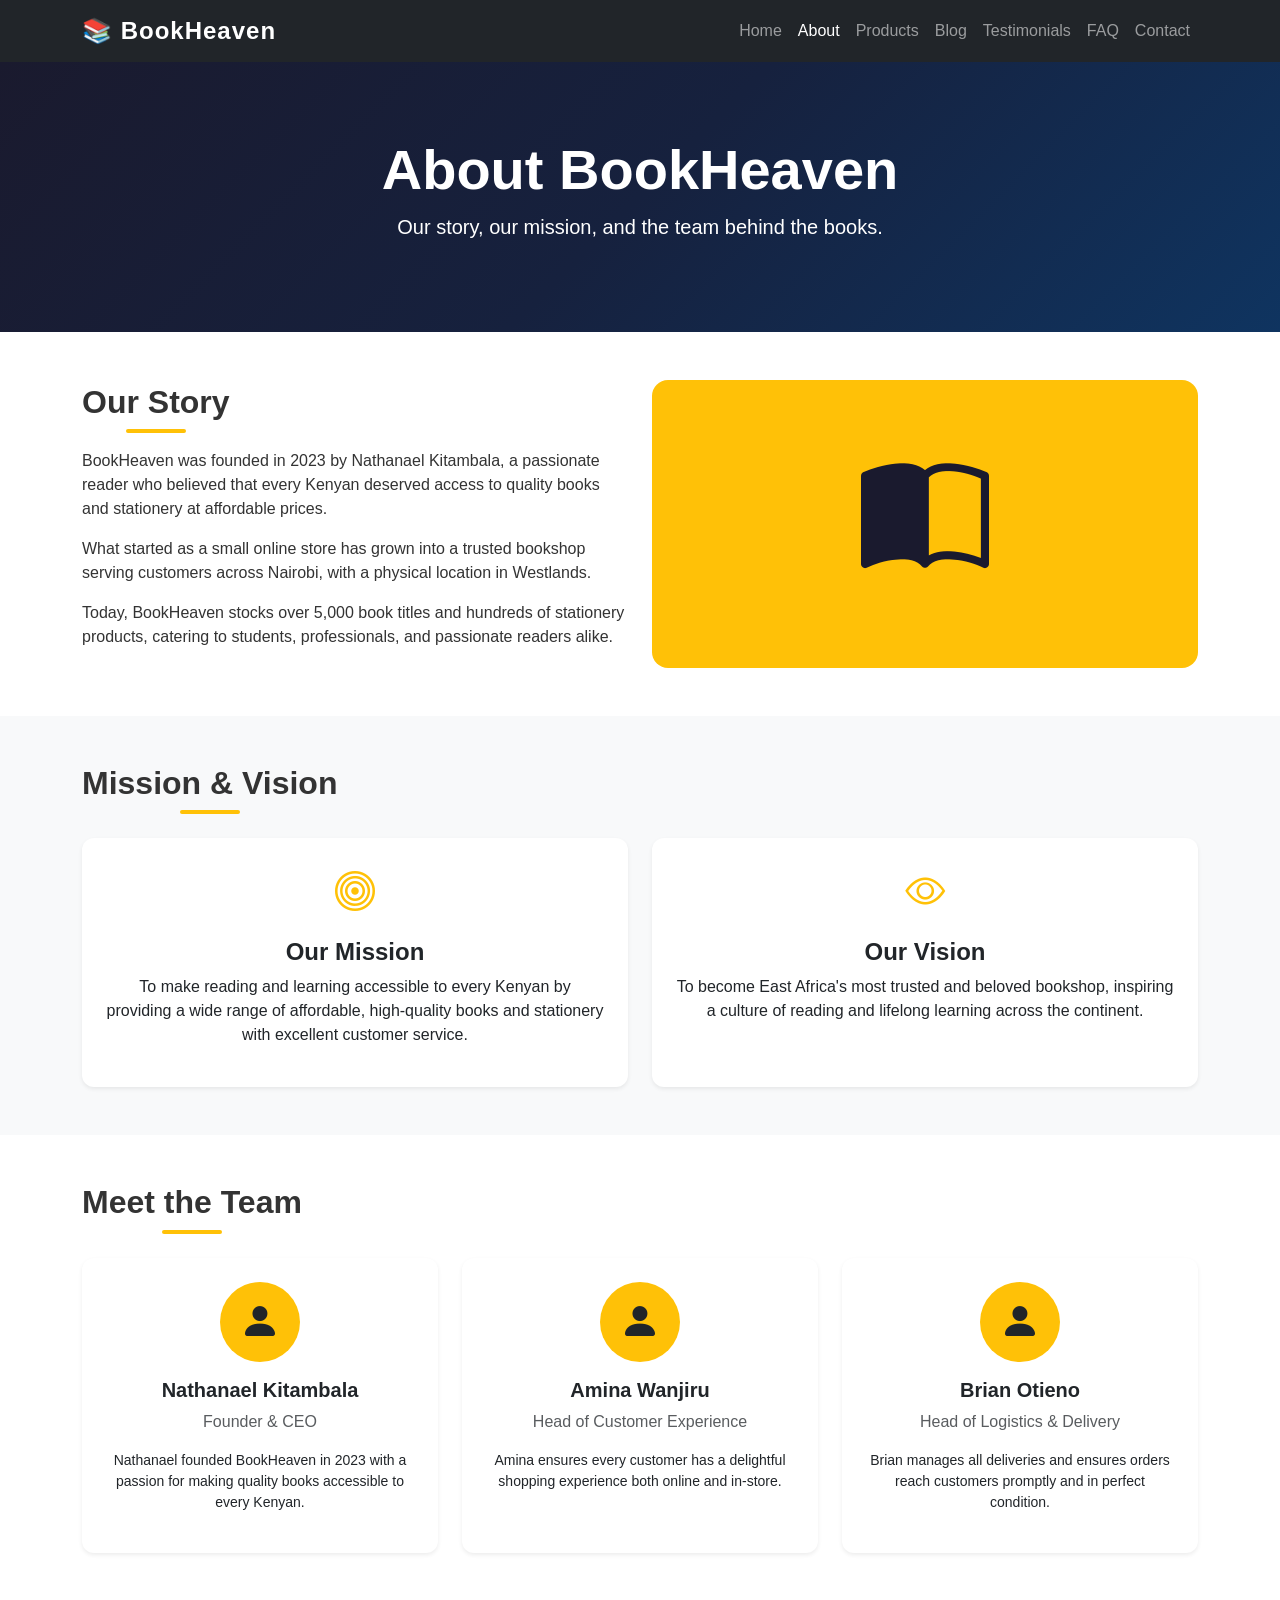
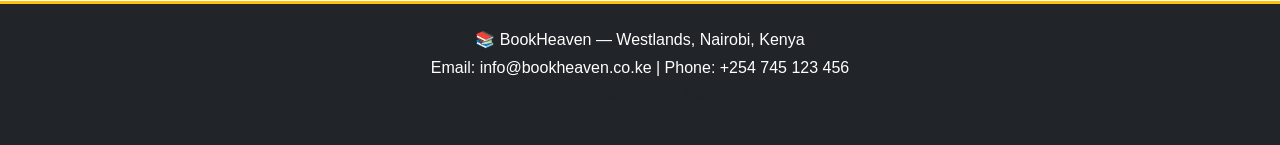
==== about.html @ 380454db "Add About page with story, mission, vision and team section" ====
<!DOCTYPE html>
<html lang="en">
<head>
    <meta charset="UTF-8">
    <meta name="viewport" content="width=device-width, initial-scale=1.0">
    <title>About Us</title>
    <link href="https://cdn.jsdelivr.net/npm/bootstrap@5.3.0/dist/css/bootstrap.min.css" rel="stylesheet" />
    <link href="https://cdn.jsdelivr.net/npm/bootstrap-icons@1.10.5/font/bootstrap-icons.css" rel="stylesheet" />
    <link rel="stylesheet" href="css/style.css" />
</head>
<body>
    
    <!-- NAVBAR -->
    <nav class="navbar navbar-expand-lg navbar-dark bg-dark sticky-top">
        <div class="container">
          <a class="navbar-brand fw-bold" href="index.html">📚 BookHeaven</a>
         <button class="navbar-toggler" title="Toggle navigation" type="button" data-bs-toggle="collapse" data-bs-target="#navMenu">
            <span class="navbar-toggler-icon"></span>
          </button>
          <div class="collapse navbar-collapse" id="navMenu">
            <ul class="navbar-nav ms-auto">
              <li class="nav-item"><a class="nav-link" href="index.html">Home</a></li>
              <li class="nav-item"><a class="nav-link active" href="about.html">About</a></li>
              <li class="nav-item"><a class="nav-link" href="products.html">Products</a></li>
              <li class="nav-item"><a class="nav-link" href="blog.html">Blog</a></li>
              <li class="nav-item"><a class="nav-link" href="testimonials.html">Testimonials</a></li>
              <li class="nav-item"><a class="nav-link" href="faq.html">FAQ</a></li>
              <li class="nav-item"><a class="nav-link" href="contact.html">Contact</a></li>
            </ul>
          </div>
        </div>
      </nav>
    <! --PAGE HEADER -->
    <section class="page-header text-white text-center py-5">
        <div class="container">
            <h1 class="display-4 fw-bold">About BookHeaven</h1>
            <p class="lead">Our story, our mission, and the team behind the books.</p>
        </div>
    </section>
    
    <!-- OUR STORY -->
  <section class="py-5">
    <div class="container">
      <div class="row align-items-center g-4">
        <div class="col-md-6">
          <h2 class="fw-bold mb-3">Our Story</h2>
          <p>BookHeaven was founded in 2023 by Nathanael Kitambala, a passionate reader who believed that every Kenyan deserved access to quality books and stationery at affordable prices.</p>
          <p>What started as a small online store has grown into a trusted bookshop serving customers across Nairobi, with a physical location in Westlands.</p>
          <p>Today, BookHeaven stocks over 5,000 book titles and hundreds of stationery products, catering to students, professionals, and passionate readers alike.</p>
        </div>
        <div class="col-md-6 text-center">
          <div class="bg-warning rounded-4 p-5">
            <i class="bi bi-book-half story-icon"></i>
          </div>
        </div>
      </div>
    </div>
  </section>
  
  <!-- MISSION & VISION -->
  <section class="py-5 bg-light">
    <div class="container">
      <h2 class="text-center fw-bold mb-4">Mission & Vision</h2>
      <div class="row g-4 text-center">
        <div class="col-md-6">
          <div class="card h-100 shadow-sm p-4">
            <i class="bi bi-bullseye fs-1 text-warning"></i>
            <h4 class="mt-3 fw-bold">Our Mission</h4>
            <p>To make reading and learning accessible to every Kenyan by providing a wide range of affordable, high-quality books and stationery with excellent customer service.</p>
          </div>
        </div>
        <div class="col-md-6">
          <div class="card h-100 shadow-sm p-4">
            <i class="bi bi-eye fs-1 text-warning"></i>
            <h4 class="mt-3 fw-bold">Our Vision</h4>
            <p>To become East Africa's most trusted and beloved bookshop, inspiring a culture of reading and lifelong learning across the continent.</p>
          </div>
        </div>
      </div>
    </div>
  </section>

  <!-- TEAM SECTION -->
  <section class="py-5">
    <div class="container">
      <h2 class="text-center fw-bold mb-4">Meet the Team</h2>
      <div class="row g-4 text-center">
        <div class="col-md-4">
          <div class="card h-100 shadow-sm p-4">
            <div class="bg-warning rounded-circle mx-auto mb-3 d-flex align-items-center justify-content-center" style="width:80px;height:80px;">
              <i class="bi bi-person-fill fs-1 text-dark"></i>
            </div>
            <h5 class="fw-bold">Nathanael Kitambala</h5>
            <p class="text-muted">Founder & CEO</p>
            <p class="small">Nathanael founded BookHeaven in 2023 with a passion for making quality books accessible to every Kenyan.</p>
          </div>
        </div>
        <div class="col-md-4">
          <div class="card h-100 shadow-sm p-4">
            <div class="bg-warning rounded-circle mx-auto mb-3 d-flex align-items-center justify-content-center" style="width:80px;height:80px;">
              <i class="bi bi-person-fill fs-1 text-dark"></i>
            </div>
            <h5 class="fw-bold">Amina Wanjiru</h5>
            <p class="text-muted">Head of Customer Experience</p>
            <p class="small">Amina ensures every customer has a delightful shopping experience both online and in-store.</p>
          </div>
        </div>
        <div class="col-md-4">
          <div class="card h-100 shadow-sm p-4">
            <div class="bg-warning rounded-circle mx-auto mb-3 d-flex align-items-center justify-content-center" style="width:80px;height:80px;">
              <i class="bi bi-person-fill fs-1 text-dark"></i>
            </div>
            <h5 class="fw-bold">Brian Otieno</h5>
            <p class="text-muted">Head of Logistics & Delivery</p>
            <p class="small">Brian manages all deliveries and ensures orders reach customers promptly and in perfect condition.</p>
          </div>
        </div>
      </div>
    </div>
  </section>

<!-- FOOTER -->
  <footer class="bg-dark text-white py-4">
    <div class="container text-center">
      <p class="mb-1">📚 BookHeaven — Westlands, Nairobi, Kenya</p>
      <p class="mb-1">Email: info@bookheaven.co.ke | Phone: +254 745 123 456</p>
      <p class="small text-muted">© 2026 BookHeaven. All rights reserved.</p>
    </div>
  </footer>

  <script src="https://cdn.jsdelivr.net/npm/bootstrap@5.3.0/dist/js/bootstrap.bundle.min.js"></script>
  <script src="js/main.js"></script>
</body>
</html>
---- css/style.css ----
/* ===== GLOBAL STYLES ===== */
* {
  margin: 0;
  padding: 0;
  box-sizing: border-box;
}

body {
  font-family: 'Segoe UI', Tahoma, Geneva, Verdana, sans-serif;
  color: #333;
}

/* ===== HERO SECTION ===== */
.hero-section {
  background: linear-gradient(135deg, #1a1a2e 0%, #16213e 50%, #0f3460 100%);
  min-height: 90vh;
  padding: 80px 0;
}

/* ===== NAVBAR ===== */
.navbar-brand {
  font-size: 1.5rem;
  letter-spacing: 1px;
}

.nav-link:hover {
  color: #ffc107 !important;
  transition: color 0.3s ease;
}

/* ===== CARDS ===== */
.card {
  border: none;
  border-radius: 12px;
  transition: transform 0.3s ease, box-shadow 0.3s ease;
}

.card:hover {
  transform: translateY(-5px);
  box-shadow: 0 8px 25px rgba(0, 0, 0, 0.15) !important;
}

/* ===== BUTTONS ===== */
.btn-warning {
  background-color: #ffc107;
  border: none;
  color: #1a1a2e;
  font-weight: 600;
}

.btn-warning:hover {
  background-color: #e0a800;
  color: #1a1a2e;
}

/* ===== FOOTER ===== */
footer {
  border-top: 3px solid #ffc107;
}

/* ===== SECTION TITLES ===== */
h2 {
  position: relative;
  display: inline-block;
}

section h2::after {
  content: '';
  display: block;
  width: 60px;
  height: 4px;
  background-color: #ffc107;
  margin: 8px auto 0;
  border-radius: 2px;
}

/* ===== RESPONSIVE ===== */
@media (max-width: 768px) {
  .hero-section {
    padding: 60px 0;
  }

  .card {
    margin-bottom: 30px;
  }
}

/* ===== ABOUT PAGE ===== */
.page-header {
  background: linear-gradient(135deg, #1a1a2e 0%, #16213e 50%, #0f3460 100%);
  min-height: 30vh;
  display: flex;
  align-items: center;
}

.story-icon {
  font-size: 8rem;
  color: #1a1a2e;
}
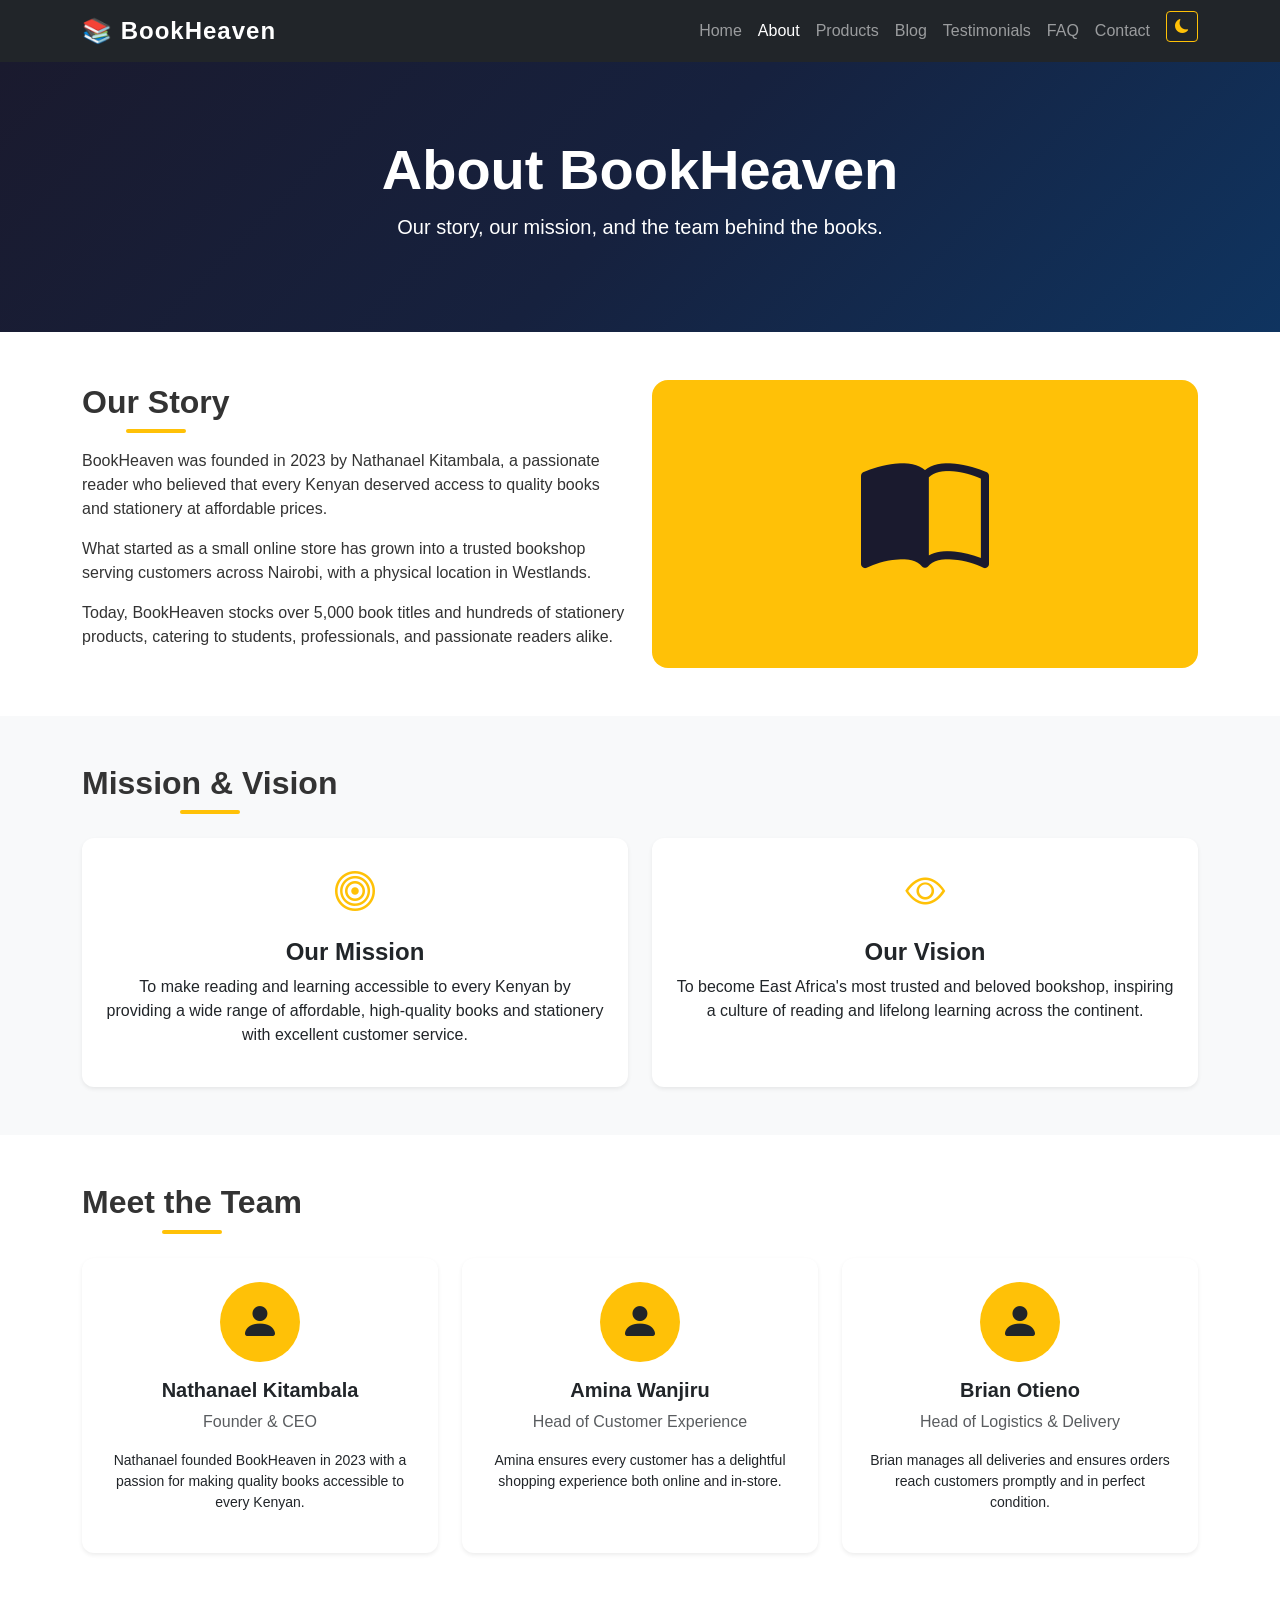
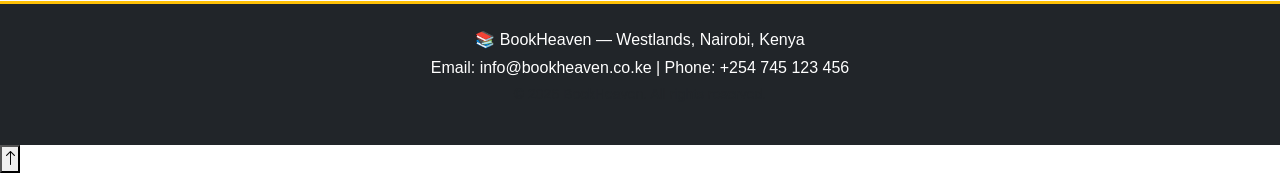
==== commit 1fe92dda: "Add back to top button to all pages" ====
--- a/about.html
+++ b/about.html
@@ -26,6 +26,11 @@
               <li class="nav-item"><a class="nav-link" href="testimonials.html">Testimonials</a></li>
               <li class="nav-item"><a class="nav-link" href="faq.html">FAQ</a></li>
               <li class="nav-item"><a class="nav-link" href="contact.html">Contact</a></li>
+              <li class="nav-item ms-2">
+              <button class="btn btn-outline-warning btn-sm" id="darkModeToggle" title="Toggle dark mode" onclick="toggleDarkMode()">
+              <i class="bi bi-moon-fill" id="darkModeIcon"></i>
+              </button>
+              </li>
             </ul>
           </div>
         </div>
@@ -87,7 +92,7 @@
       <div class="row g-4 text-center">
         <div class="col-md-4">
           <div class="card h-100 shadow-sm p-4">
-            <div class="bg-warning rounded-circle mx-auto mb-3 d-flex align-items-center justify-content-center" style="width:80px;height:80px;">
+            <div class="bg-warning rounded-circle mx-auto mb-3 d-flex align-items-center justify-content-center team-avatar">
               <i class="bi bi-person-fill fs-1 text-dark"></i>
             </div>
             <h5 class="fw-bold">Nathanael Kitambala</h5>
@@ -97,7 +102,7 @@
         </div>
         <div class="col-md-4">
           <div class="card h-100 shadow-sm p-4">
-            <div class="bg-warning rounded-circle mx-auto mb-3 d-flex align-items-center justify-content-center" style="width:80px;height:80px;">
+            <div class="bg-warning rounded-circle mx-auto mb-3 d-flex align-items-center justify-content-center team-avatar">
               <i class="bi bi-person-fill fs-1 text-dark"></i>
             </div>
             <h5 class="fw-bold">Amina Wanjiru</h5>
@@ -107,7 +112,7 @@
         </div>
         <div class="col-md-4">
           <div class="card h-100 shadow-sm p-4">
-            <div class="bg-warning rounded-circle mx-auto mb-3 d-flex align-items-center justify-content-center" style="width:80px;height:80px;">
+            <div class="bg-warning rounded-circle mx-auto mb-3 d-flex align-items-center justify-content-center team-avatar">
               <i class="bi bi-person-fill fs-1 text-dark"></i>
             </div>
             <h5 class="fw-bold">Brian Otieno</h5>
@@ -128,7 +133,11 @@
     </div>
   </footer>
 
-  <script src="https://cdn.jsdelivr.net/npm/bootstrap@5.3.0/dist/js/bootstrap.bundle.min.js"></script>
-  <script src="js/main.js"></script>
+  <!-- BACK TO TOP BUTTON -->
+  <button id="backToTop" onclick="scrollToTop()" title="Back to top">
+    <i class="bi bi-arrow-up"></i>
+  </button>
+<script src="https://cdn.jsdelivr.net/npm/bootstrap@5.3.0/dist/js/bootstrap.bundle.min.js"></script>
+<script src="js/main.js"></script>
 </body>
 </html>
--- a/css/style.css
+++ b/css/style.css
@@ -96,4 +96,65 @@
 .story-icon {
   font-size: 8rem;
   color: #1a1a2e;
+}
+
+/* ===== TEAM SECTION ===== */
+.team-avatar {
+  width: 80px;
+  height: 80px;
+}
+
+/* ===== PRODUCT DETAIL PAGE ===== */
+.product-icon {
+  font-size: 10rem;
+  color: #1a1a2e;
+}
+
+/* ===== DARK MODE ===== */
+body.dark-mode {
+  background-color: #121212;
+  color: #e0e0e0;
+}
+
+body.dark-mode .navbar {
+  background-color: #1f1f1f !important;
+}
+
+body.dark-mode .card {
+  background-color: #1e1e1e;
+  border-color: #333;
+  color: #e0e0e0;
+}
+
+body.dark-mode .bg-light {
+  background-color: #1a1a1a !important;
+}
+
+body.dark-mode footer {
+  background-color: #0a0a0a !important;
+}
+
+body.dark-mode .text-muted {
+  color: #aaaaaa !important;
+}
+
+body.dark-mode .accordion-item {
+  background-color: #1e1e1e;
+  border-color: #333;
+  color: #e0e0e0;
+}
+
+body.dark-mode .accordion-button {
+  background-color: #2a2a2a;
+  color: #e0e0e0;
+}
+
+body.dark-mode .table {
+  color: #e0e0e0;
+}
+
+body.dark-mode .form-control {
+  background-color: #2a2a2a;
+  border-color: #444;
+  color: #e0e0e0;
 }
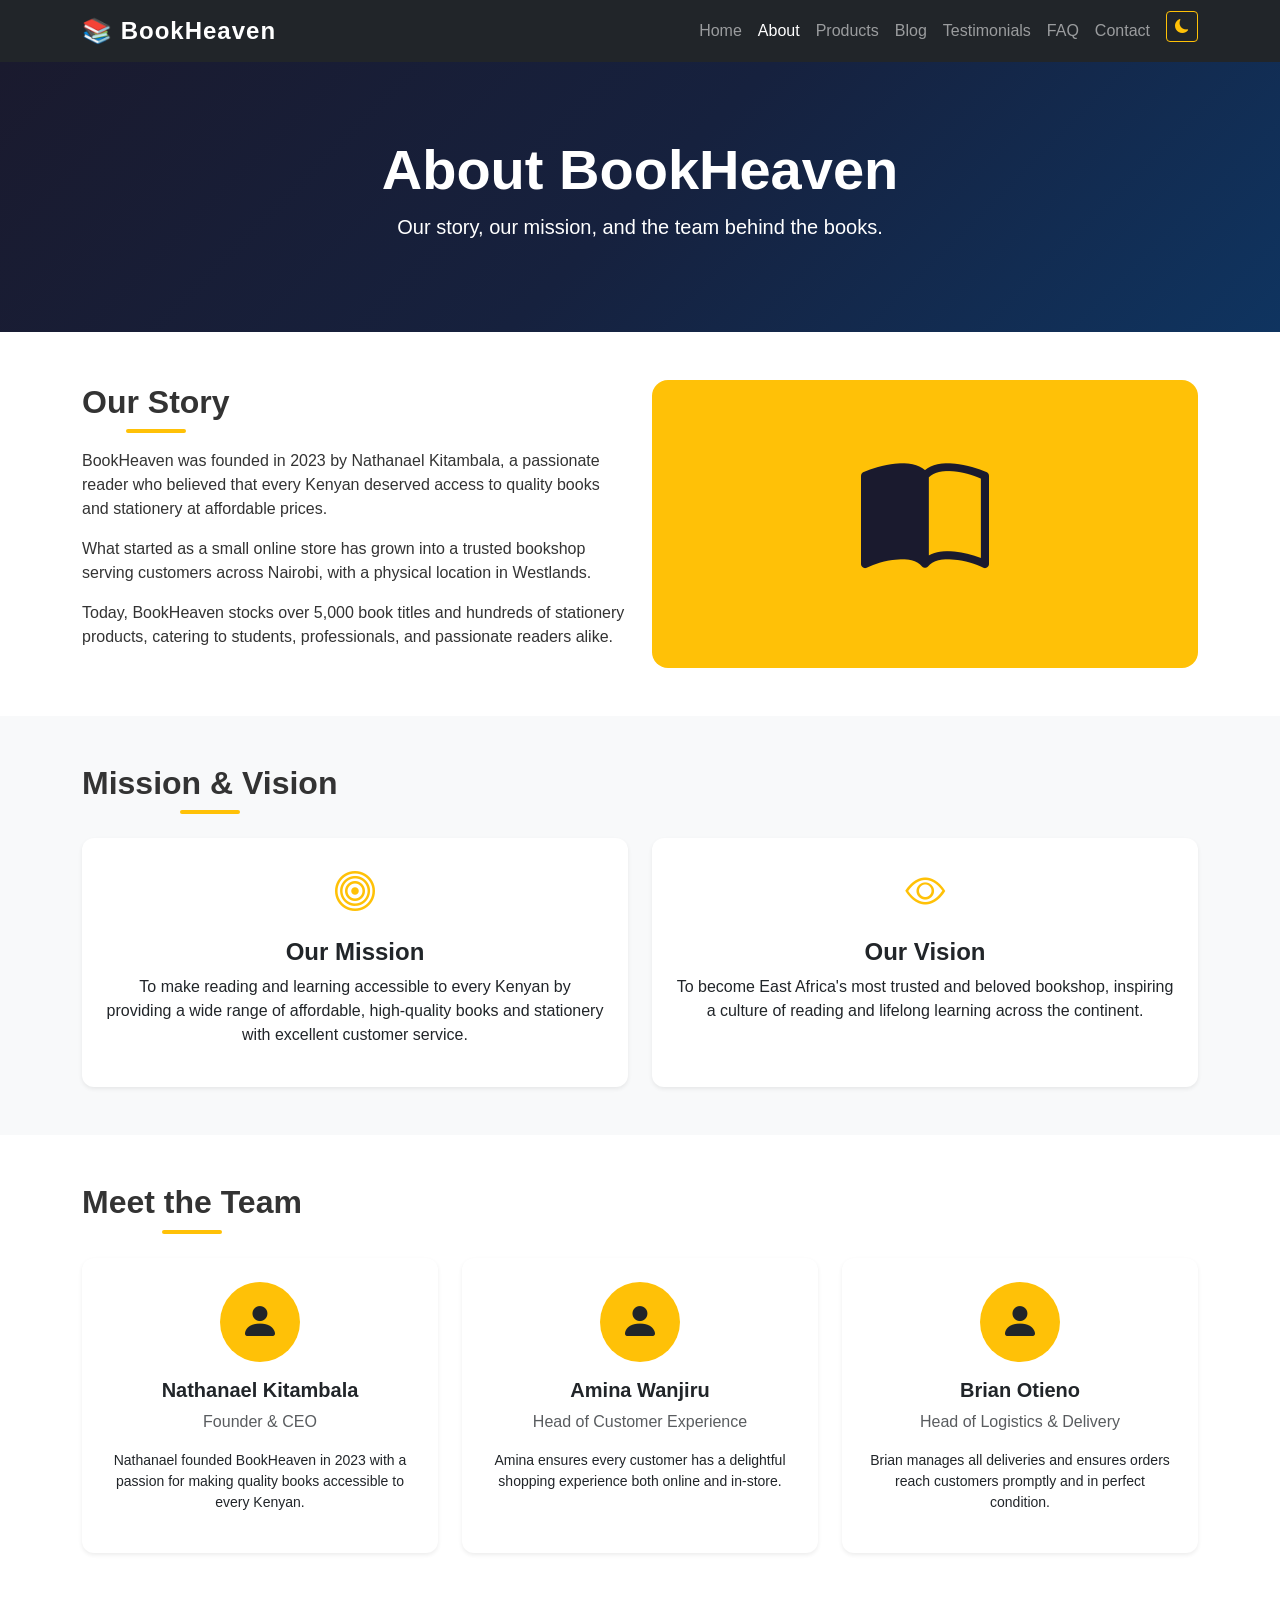
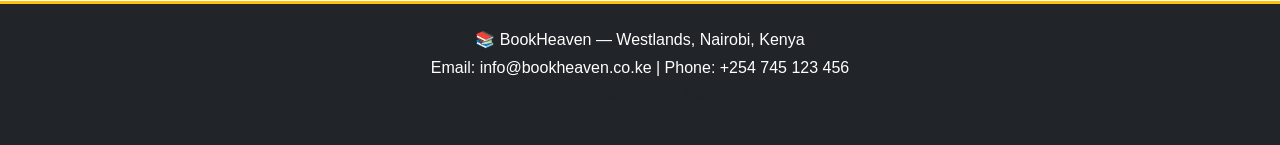
==== commit 6f4dd21a: "Add BookHeaven favicon to all pages" ====
--- a/about.html
+++ b/about.html
@@ -6,7 +6,8 @@
     <title>About Us</title>
     <link href="https://cdn.jsdelivr.net/npm/bootstrap@5.3.0/dist/css/bootstrap.min.css" rel="stylesheet" />
     <link href="https://cdn.jsdelivr.net/npm/bootstrap-icons@1.10.5/font/bootstrap-icons.css" rel="stylesheet" />
-    <link rel="stylesheet" href="css/style.css" />
+    <link rel="icon" href="data:image/svg+xml,<svg xmlns='http://www.w3.org/2000/svg' viewBox='0 0 100 100'><text y='.9em' font-size='90'>📚</text></svg>" />
+  <link rel="stylesheet" href="css/style.css" />
 </head>
 <body>
     
--- a/css/style.css
+++ b/css/style.css
@@ -157,4 +157,39 @@
   background-color: #2a2a2a;
   border-color: #444;
   color: #e0e0e0;
-}+}
+
+/* ===== BOOK COVERS ===== */
+.book-cover {
+  height: 150px;
+  object-fit: cover;
+}
+
+/* ===== PRODUCT DETAIL COVER ===== */
+.book-cover-large {
+  height: 300px;
+  object-fit: cover;
+}
+
+/* ===== BACK TO TOP BUTTON ===== */
+#backToTop {
+  display: none;
+  position: fixed;
+  bottom: 30px;
+  right: 30px;
+  z-index: 999;
+  background-color: #ffc107;
+  color: #1a1a2e;
+  border: none;
+  border-radius: 50%;
+  width: 45px;
+  height: 45px;
+  font-size: 1.2rem;
+  cursor: pointer;
+  box-shadow: 0 4px 10px rgba(0, 0, 0, 0.3);
+  transition: background-color 0.3s ease;
+}
+
+#backToTop:hover {
+  background-color: #e0a800;
+}
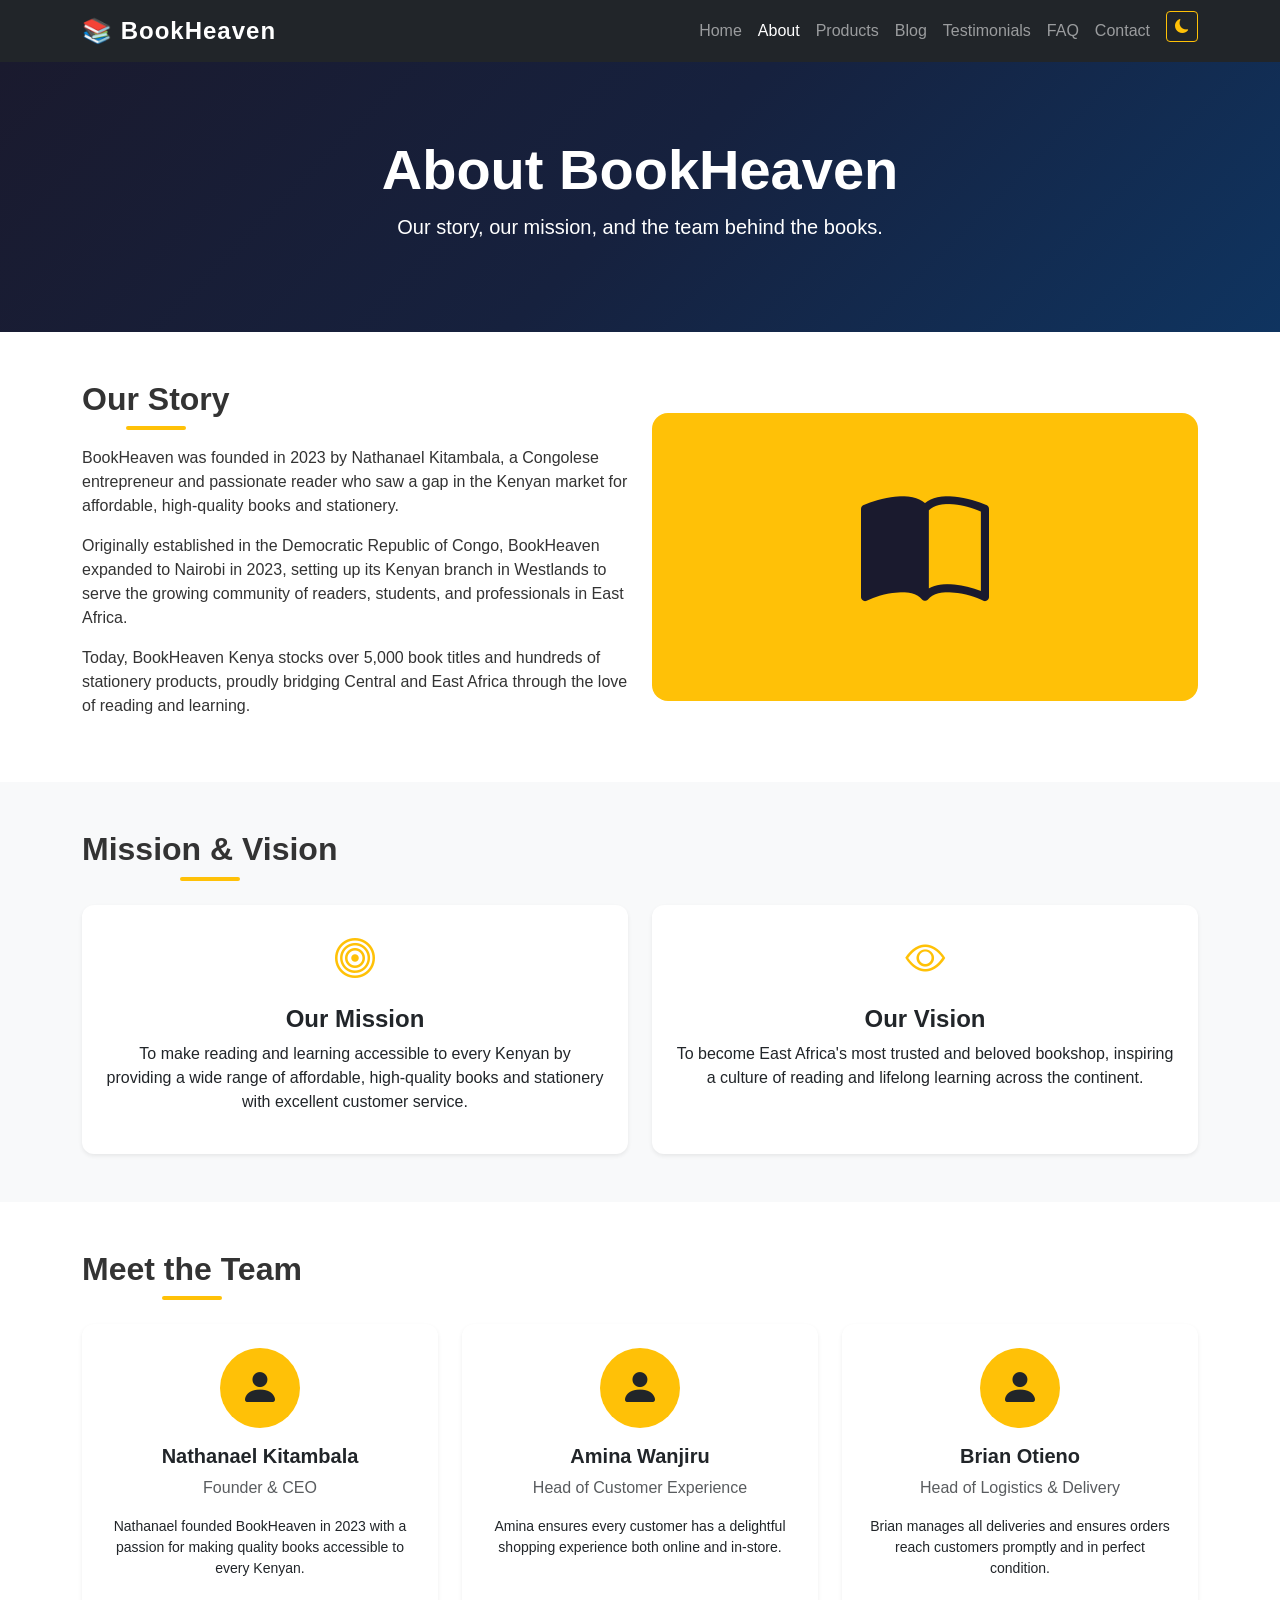
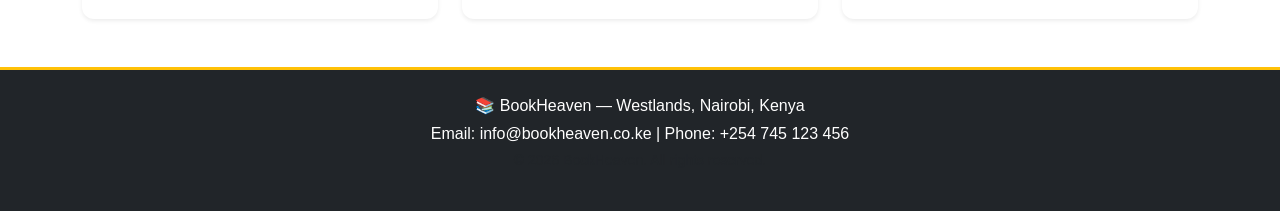
==== commit 0b7504c5: "Update founder story to reflect Congolese origins and Kenyan expansion" ====
--- a/about.html
+++ b/about.html
@@ -50,9 +50,9 @@
       <div class="row align-items-center g-4">
         <div class="col-md-6">
           <h2 class="fw-bold mb-3">Our Story</h2>
-          <p>BookHeaven was founded in 2023 by Nathanael Kitambala, a passionate reader who believed that every Kenyan deserved access to quality books and stationery at affordable prices.</p>
-          <p>What started as a small online store has grown into a trusted bookshop serving customers across Nairobi, with a physical location in Westlands.</p>
-          <p>Today, BookHeaven stocks over 5,000 book titles and hundreds of stationery products, catering to students, professionals, and passionate readers alike.</p>
+         <p>BookHeaven was founded in 2023 by Nathanael Kitambala, a Congolese entrepreneur and passionate reader who saw a gap in the Kenyan market for affordable, high-quality books and stationery.</p>
+         <p>Originally established in the Democratic Republic of Congo, BookHeaven expanded to Nairobi in 2023, setting up its Kenyan branch in Westlands to serve the growing community of readers, students, and professionals in East Africa.</p>
+         <p>Today, BookHeaven Kenya stocks over 5,000 book titles and hundreds of stationery products, proudly bridging Central and East Africa through the love of reading and learning.</p>
         </div>
         <div class="col-md-6 text-center">
           <div class="bg-warning rounded-4 p-5">
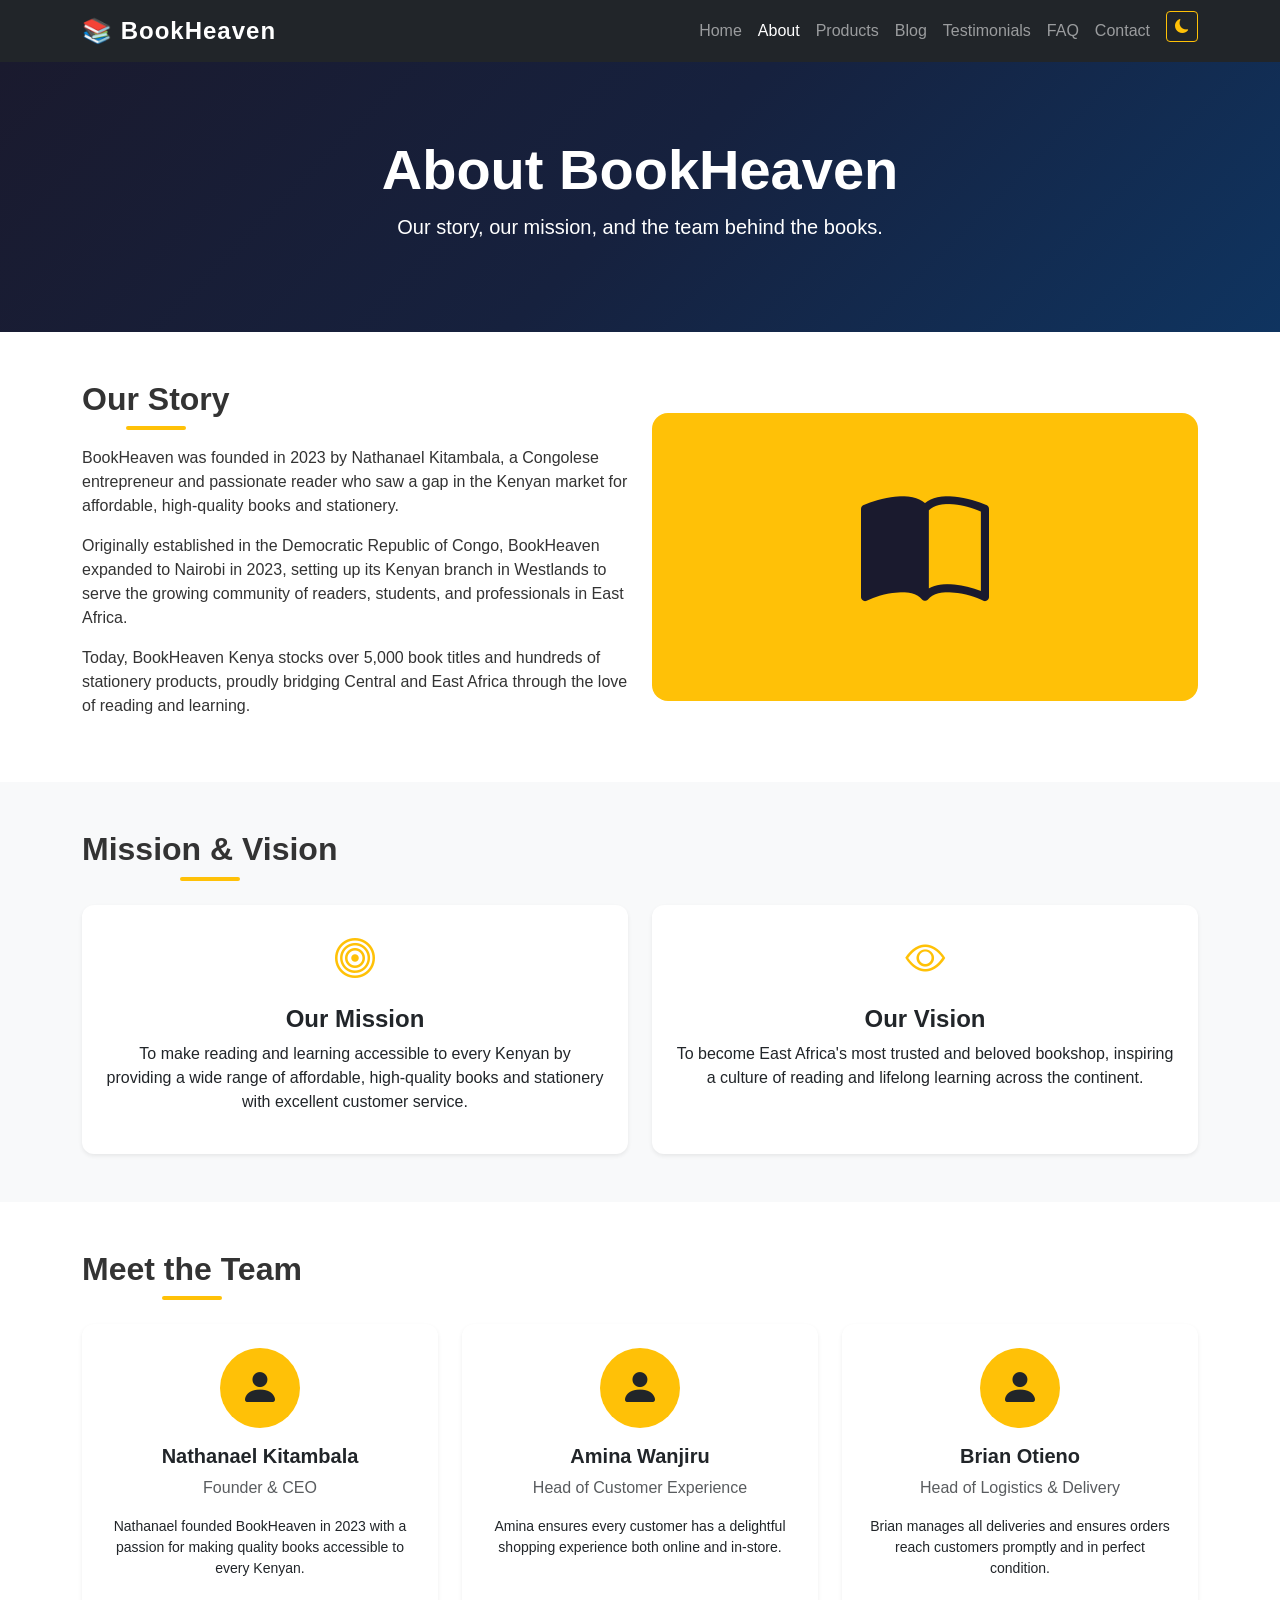
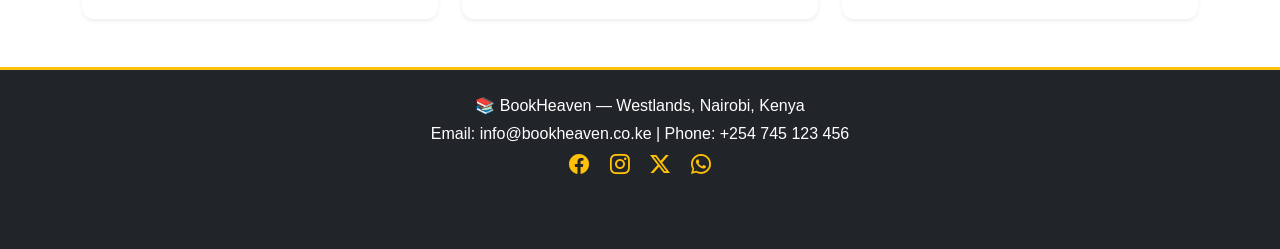
==== commit 98e8b04a: "Add social media icons to footer and fix accessibility attributes" ====
--- a/about.html
+++ b/about.html
@@ -130,6 +130,12 @@
     <div class="container text-center">
       <p class="mb-1">📚 BookHeaven — Westlands, Nairobi, Kenya</p>
       <p class="mb-1">Email: info@bookheaven.co.ke | Phone: +254 745 123 456</p>
+      <div class="mb-2">
+        <a href="#" title="Follow us on Facebook" class="text-warning me-3"><i class="bi bi-facebook fs-5"></i></a>
+        <a href="#" title="Follow us on Instagram" class="text-warning me-3"><i class="bi bi-instagram fs-5"></i></a>
+        <a href="#" title="Follow us on Twitter" class="text-warning me-3"><i class="bi bi-twitter-x fs-5"></i></a>
+        <a href="#" title="Contact us on WhatsApp" class="text-warning"><i class="bi bi-whatsapp fs-5"></i></a>
+      </div>
       <p class="small text-muted">© 2026 BookHeaven. All rights reserved.</p>
     </div>
   </footer>
